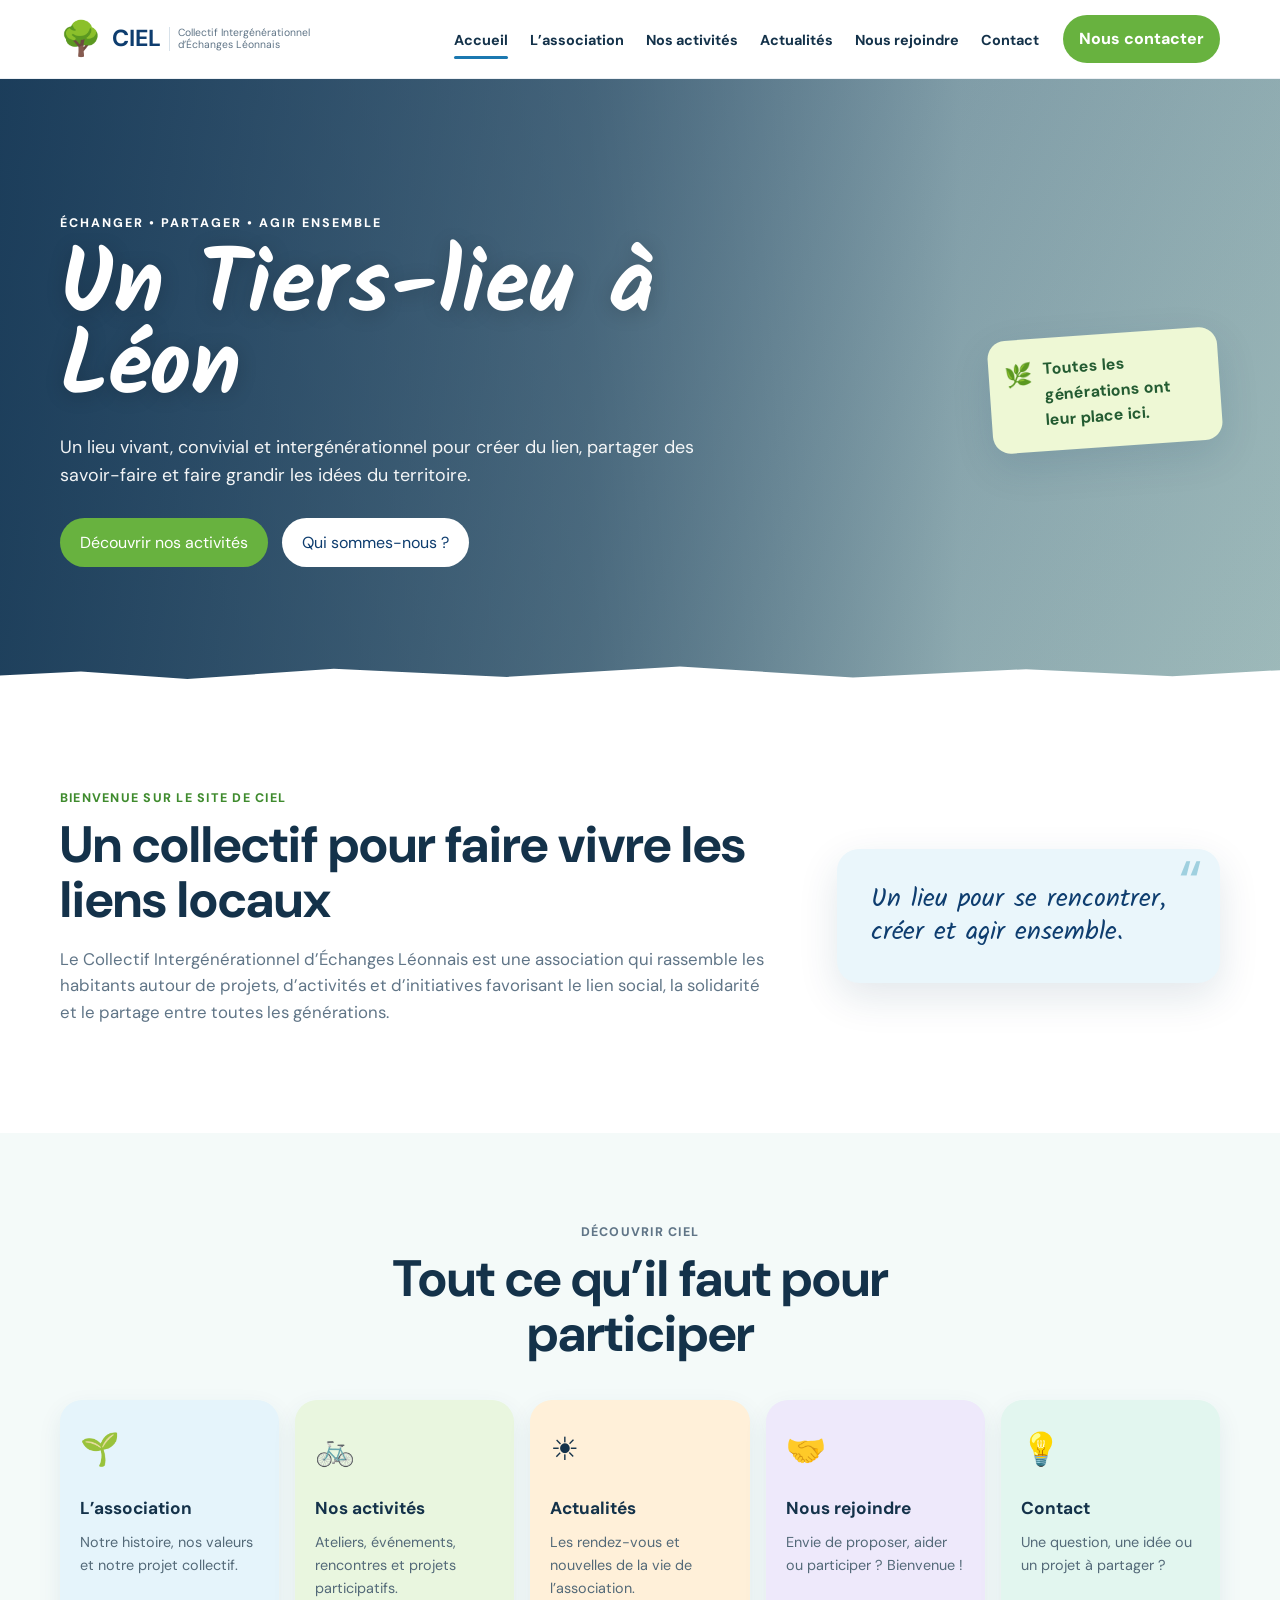
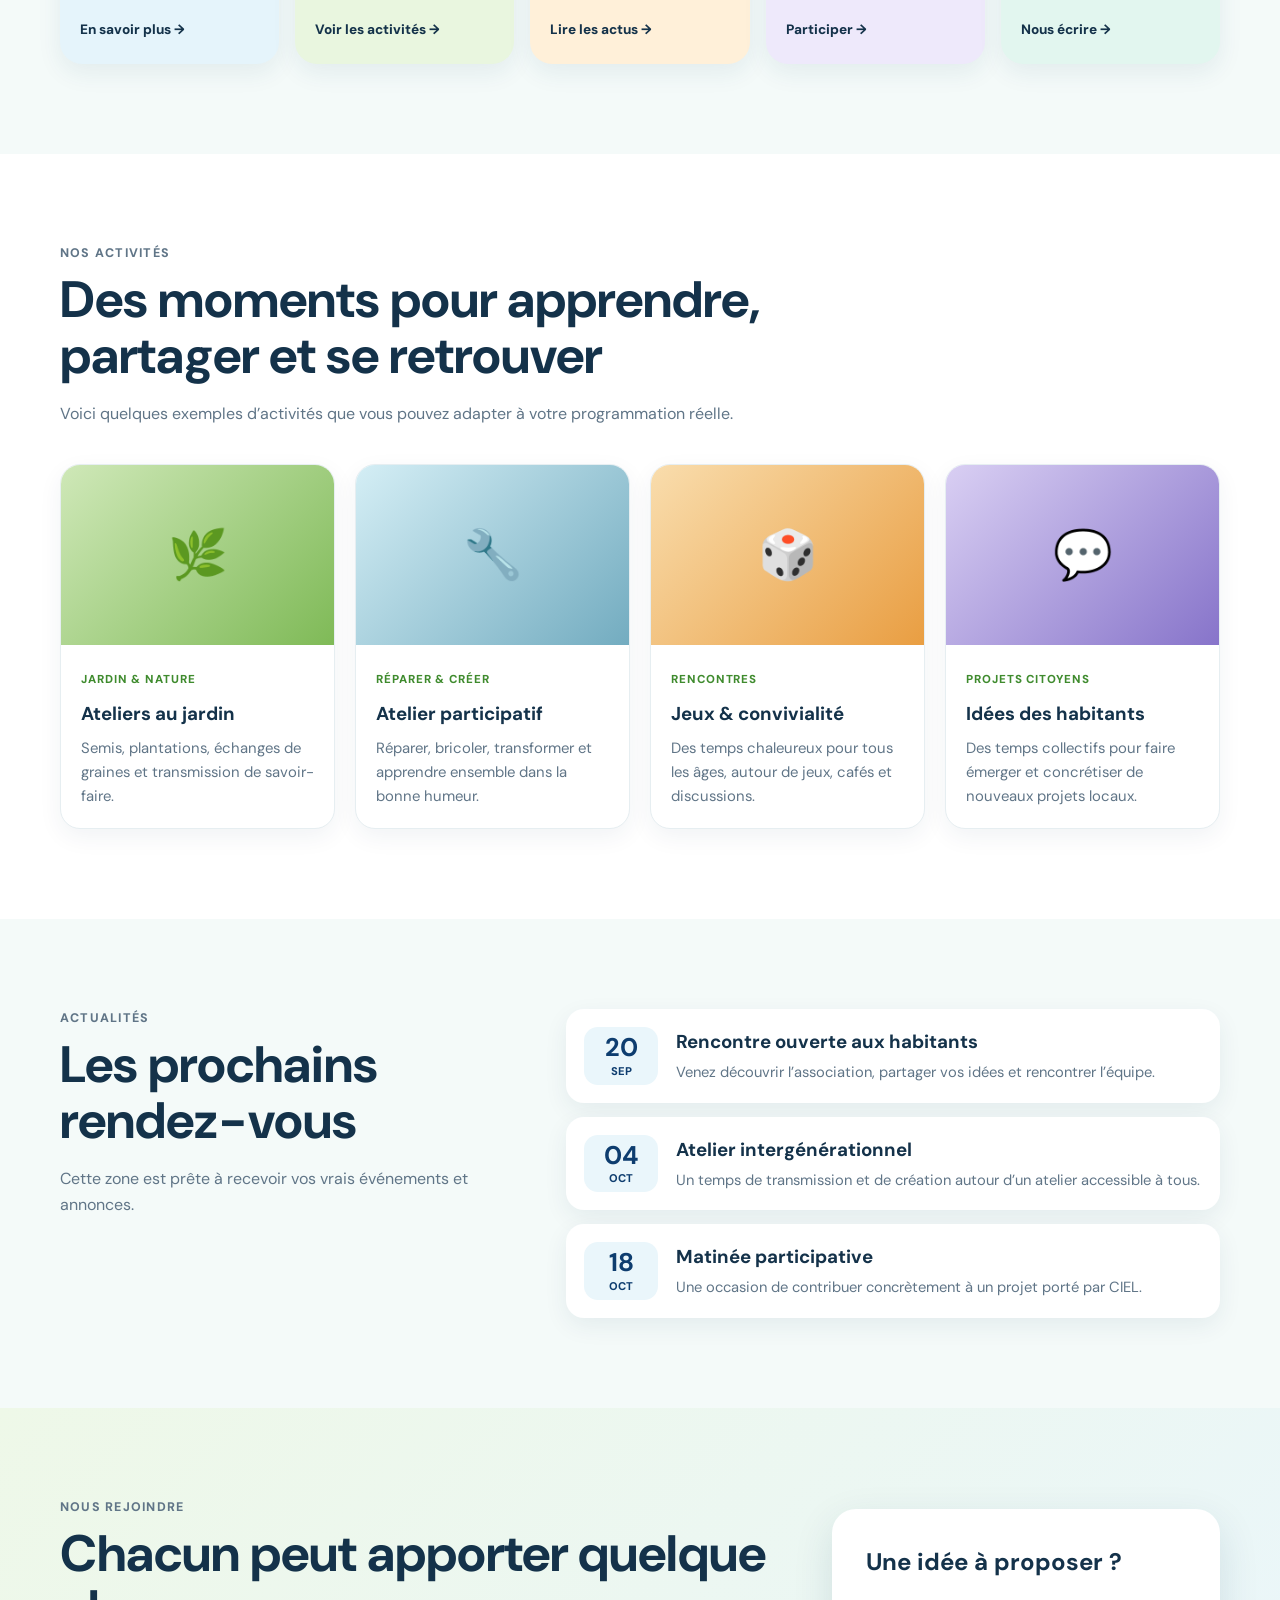
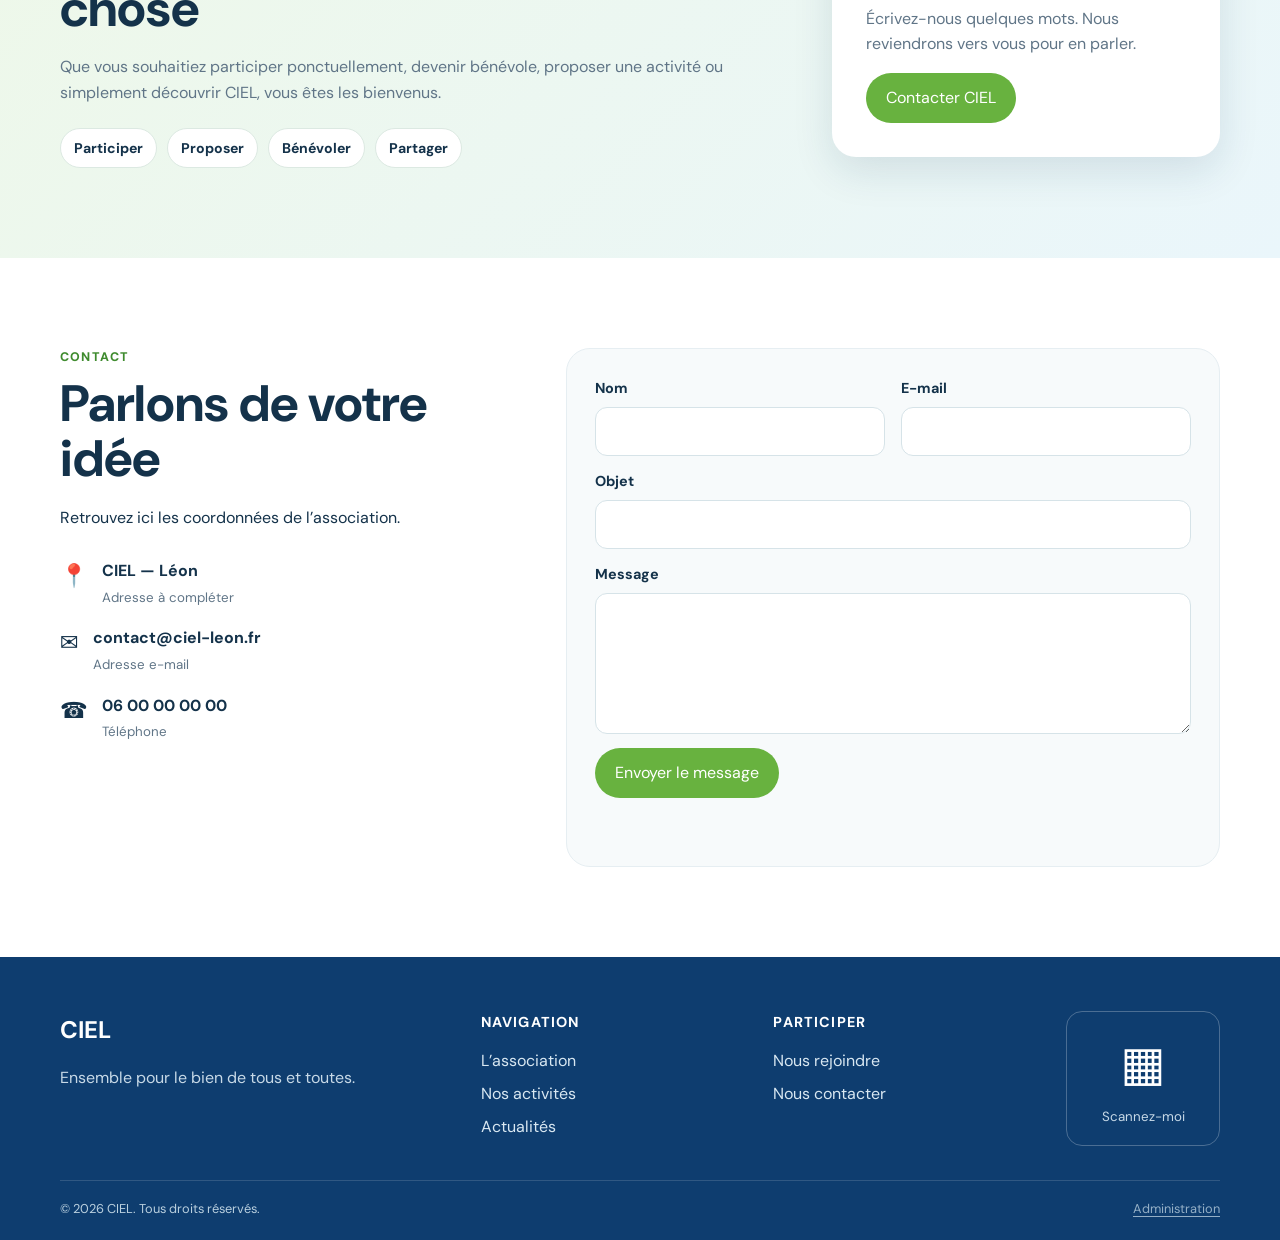
==== index.html @ 67a489f2 "Add files via upload" ====
<!doctype html>
<html lang="fr">
<head>
  <meta charset="utf-8" />
  <meta name="viewport" content="width=device-width, initial-scale=1" />
  <meta name="description" content="CIEL — Collectif Intergénérationnel d'Échanges Léonnais. Un tiers-lieu à Léon pour échanger, partager et agir ensemble." />
  <title>CIEL — Un tiers-lieu à Léon</title>
  <link rel="preconnect" href="https://fonts.googleapis.com">
  <link rel="preconnect" href="https://fonts.gstatic.com" crossorigin>
  <link href="https://fonts.googleapis.com/css2?family=DM+Sans:wght@400;500;600;700&family=Kalam:wght@400;700&display=swap" rel="stylesheet">
  <link rel="stylesheet" href="styles.css" />
</head>
<body>
  <header class="site-header">
    <div class="container header-inner">
      <a class="brand" href="#accueil" aria-label="CIEL - Accueil">
        <span class="brand-mark" aria-hidden="true">🌳</span>
        <span class="brand-copy">
          <strong>CIEL</strong>
          <small>Collectif Intergénérationnel<br>d’Échanges Léonnais</small>
        </span>
      </a>

      <button class="menu-toggle" aria-expanded="false" aria-controls="main-nav" aria-label="Ouvrir le menu">
        <span></span><span></span><span></span>
      </button>

      <nav id="main-nav" class="main-nav" aria-label="Navigation principale">
        <a class="active" href="#accueil">Accueil</a>
        <a href="#association">L’association</a>
        <a href="#activites">Nos activités</a>
        <a href="#actualites">Actualités</a>
        <a href="#rejoindre">Nous rejoindre</a>
        <a href="#contact">Contact</a>
      </nav>

      <a class="join-btn" href="#rejoindre">Nous contacter</a>
    </div>
  </header>

  <main>
    <section id="accueil" class="hero">
      <div class="hero-overlay"></div>
      <div class="container hero-content">
        <div class="hero-copy">
          <p class="eyebrow" data-content="hero.eyebrow">ÉCHANGER • PARTAGER • AGIR ENSEMBLE</p>
          <h1 data-content="hero.title">Un Tiers-lieu à Léon</h1>
          <p class="hero-lead" data-content="hero.lead">Un lieu vivant, convivial et intergénérationnel pour créer du lien, partager des savoir-faire et faire grandir les idées du territoire.</p>
          <div class="hero-actions">
            <a class="btn btn-primary" href="#activites">Découvrir nos activités</a>
            <a class="btn btn-light" href="#association">Qui sommes-nous ?</a>
          </div>
        </div>
        <aside class="hero-note" aria-label="Message de bienvenue">
          <span>🌿</span>
          <strong data-content="hero.note">Toutes les générations ont leur place ici.</strong>
        </aside>
      </div>
      <div class="wave" aria-hidden="true"></div>
    </section>

    <section id="association" class="intro section">
      <div class="container intro-grid">
        <div>
          <p class="section-kicker">Bienvenue sur le site de CIEL</p>
          <h2 data-content="association.title">Un collectif pour faire vivre les liens locaux</h2>
          <p data-content="association.text">Le Collectif Intergénérationnel d’Échanges Léonnais est une association qui rassemble les habitants autour de projets, d’activités et d’initiatives favorisant le lien social, la solidarité et le partage entre toutes les générations.</p>
        </div>
        <blockquote>
          <span class="quote-mark">“</span>
          <p data-content="association.quote">Un lieu pour se rencontrer, créer et agir ensemble.</p>
        </blockquote>
      </div>
    </section>

    <section class="section section-soft" aria-labelledby="discover-title">
      <div class="container">
        <div class="section-heading centered">
          <p class="section-kicker">Découvrir CIEL</p>
          <h2 id="discover-title">Tout ce qu’il faut pour participer</h2>
        </div>

        <div class="feature-grid">
          <a class="feature-card c-blue" href="#association">
            <span class="feature-icon">🌱</span>
            <h3>L’association</h3>
            <p>Notre histoire, nos valeurs et notre projet collectif.</p>
            <span class="card-link">En savoir plus →</span>
          </a>
          <a class="feature-card c-green" href="#activites">
            <span class="feature-icon">🚲</span>
            <h3>Nos activités</h3>
            <p>Ateliers, événements, rencontres et projets participatifs.</p>
            <span class="card-link">Voir les activités →</span>
          </a>
          <a class="feature-card c-orange" href="#actualites">
            <span class="feature-icon">☀️</span>
            <h3>Actualités</h3>
            <p>Les rendez-vous et nouvelles de la vie de l’association.</p>
            <span class="card-link">Lire les actus →</span>
          </a>
          <a class="feature-card c-purple" href="#rejoindre">
            <span class="feature-icon">🤝</span>
            <h3>Nous rejoindre</h3>
            <p>Envie de proposer, aider ou participer ? Bienvenue !</p>
            <span class="card-link">Participer →</span>
          </a>
          <a class="feature-card c-mint" href="#contact">
            <span class="feature-icon">💡</span>
            <h3>Contact</h3>
            <p>Une question, une idée ou un projet à partager ?</p>
            <span class="card-link">Nous écrire →</span>
          </a>
        </div>
      </div>
    </section>

    <section id="activites" class="section activities">
      <div class="container">
        <div class="section-heading">
          <p class="section-kicker">Nos activités</p>
          <h2>Des moments pour apprendre, partager et se retrouver</h2>
          <p>Voici quelques exemples d’activités que vous pouvez adapter à votre programmation réelle.</p>
        </div>

        <div class="activity-grid">
          <article class="activity-card">
            <div class="activity-visual visual-1"><span>🌿</span></div>
            <div class="activity-body"><span class="tag">Jardin & nature</span><h3>Ateliers au jardin</h3><p>Semis, plantations, échanges de graines et transmission de savoir-faire.</p></div>
          </article>
          <article class="activity-card">
            <div class="activity-visual visual-2"><span>🔧</span></div>
            <div class="activity-body"><span class="tag">Réparer & créer</span><h3>Atelier participatif</h3><p>Réparer, bricoler, transformer et apprendre ensemble dans la bonne humeur.</p></div>
          </article>
          <article class="activity-card">
            <div class="activity-visual visual-3"><span>🎲</span></div>
            <div class="activity-body"><span class="tag">Rencontres</span><h3>Jeux & convivialité</h3><p>Des temps chaleureux pour tous les âges, autour de jeux, cafés et discussions.</p></div>
          </article>
          <article class="activity-card">
            <div class="activity-visual visual-4"><span>💬</span></div>
            <div class="activity-body"><span class="tag">Projets citoyens</span><h3>Idées des habitants</h3><p>Des temps collectifs pour faire émerger et concrétiser de nouveaux projets locaux.</p></div>
          </article>
        </div>
      </div>
    </section>

    <section id="actualites" class="section section-soft">
      <div class="container news-layout">
        <div class="section-heading">
          <p class="section-kicker">Actualités</p>
          <h2>Les prochains rendez-vous</h2>
          <p>Cette zone est prête à recevoir vos vrais événements et annonces.</p>
        </div>
        <div class="news-list">
          <article class="news-item"><time datetime="2026-09-20"><b>20</b> SEP</time><div><h3>Rencontre ouverte aux habitants</h3><p>Venez découvrir l’association, partager vos idées et rencontrer l’équipe.</p></div></article>
          <article class="news-item"><time datetime="2026-10-04"><b>04</b> OCT</time><div><h3>Atelier intergénérationnel</h3><p>Un temps de transmission et de création autour d’un atelier accessible à tous.</p></div></article>
          <article class="news-item"><time datetime="2026-10-18"><b>18</b> OCT</time><div><h3>Matinée participative</h3><p>Une occasion de contribuer concrètement à un projet porté par CIEL.</p></div></article>
        </div>
      </div>
    </section>

    <section id="rejoindre" class="section join-section">
      <div class="container join-grid">
        <div>
          <p class="section-kicker">Nous rejoindre</p>
          <h2>Chacun peut apporter quelque chose</h2>
          <p>Que vous souhaitiez participer ponctuellement, devenir bénévole, proposer une activité ou simplement découvrir CIEL, vous êtes les bienvenus.</p>
          <div class="pill-row"><span>Participer</span><span>Proposer</span><span>Bénévoler</span><span>Partager</span></div>
        </div>
        <div class="join-card">
          <h3>Une idée à proposer ?</h3>
          <p>Écrivez-nous quelques mots. Nous reviendrons vers vous pour en parler.</p>
          <a class="btn btn-primary" href="#contact">Contacter CIEL</a>
        </div>
      </div>
    </section>

    <section id="contact" class="section contact-section">
      <div class="container contact-grid">
        <div>
          <p class="section-kicker">Contact</p>
          <h2>Parlons de votre idée</h2>
          <p>Retrouvez ici les coordonnées de l’association.</p>
          <ul class="contact-list">
            <li><span>📍</span><div><strong data-content="contact.name">CIEL — Léon</strong><br><small data-content="contact.address">Adresse à compléter</small></div></li>
            <li><span>✉️</span><div><strong data-content="contact.email">contact@ciel-leon.fr</strong><br><small>Adresse e-mail</small></div></li>
            <li><span>☎️</span><div><strong data-content="contact.phone">06 00 00 00 00</strong><br><small>Téléphone</small></div></li>
          </ul>
        </div>

        <form class="contact-form" id="contact-form">
          <div class="field-row">
            <label>Nom<input type="text" name="name" autocomplete="name" required></label>
            <label>E-mail<input type="email" name="email" autocomplete="email" required></label>
          </div>
          <label>Objet<input type="text" name="subject" required></label>
          <label>Message<textarea name="message" rows="5" required></textarea></label>
          <button class="btn btn-primary" type="submit">Envoyer le message</button>
          <p class="form-status" role="status" aria-live="polite"></p>
        </form>
      </div>
    </section>
  </main>

  <footer class="site-footer">
    <div class="container footer-grid">
      <div><strong>CIEL</strong><p>Ensemble pour le bien de tous et toutes.</p></div>
      <div><h3>Navigation</h3><a href="#association">L’association</a><a href="#activites">Nos activités</a><a href="#actualites">Actualités</a></div>
      <div><h3>Participer</h3><a href="#rejoindre">Nous rejoindre</a><a href="#contact">Nous contacter</a></div>
      <div class="footer-qr" aria-label="QR code décoratif"><span>▦</span><small>Scannez-moi</small></div>
    </div>
    <div class="container footer-bottom"><span>© <span id="year"></span> CIEL. Tous droits réservés.</span><span><a href="/admin/" class="admin-link">Administration</a></span></div>
  </footer>

  <script src="script.js"></script>
</body>
</html>
---- styles.css ----
:root{
  --navy:#0e3d6f;
  --blue:#1b78b0;
  --sky:#eaf7fb;
  --green:#68b23f;
  --green-dark:#3f8b2e;
  --mint:#dff3df;
  --orange:#ef9f35;
  --purple:#7862bf;
  --ink:#14324a;
  --muted:#607587;
  --cream:#fbfcf7;
  --white:#fff;
  --shadow:0 14px 40px rgba(18,58,89,.12);
  --radius:24px;
}
*{box-sizing:border-box}
html{scroll-behavior:smooth}
body{margin:0;font-family:"DM Sans",system-ui,-apple-system,BlinkMacSystemFont,"Segoe UI",sans-serif;color:var(--ink);background:#fff;line-height:1.6}
a{color:inherit;text-decoration:none}img{max-width:100%;display:block}.container{width:min(1160px,calc(100% - 40px));margin-inline:auto}.section{padding:90px 0}.section-soft{background:#f4faf9}.section-kicker{margin:0 0 8px;color:var(--green-dark);font-weight:800;text-transform:uppercase;letter-spacing:.1em;font-size:.78rem}.section-heading{max-width:720px;margin-bottom:38px}.section-heading.centered{text-align:center;margin-inline:auto}.section-heading h2,.intro h2,.join-section h2,.contact-section h2{font-size:clamp(2rem,4vw,3.4rem);line-height:1.08;margin:0 0 18px}.section-heading p{color:var(--muted)}
.site-header{position:sticky;top:0;z-index:50;background:rgba(255,255,255,.94);backdrop-filter:blur(14px);border-bottom:1px solid rgba(14,61,111,.08)}.header-inner{min-height:78px;display:flex;align-items:center;gap:24px}.brand{display:flex;align-items:center;gap:10px;margin-right:auto}.brand-mark{font-size:2.1rem}.brand-copy{display:flex;align-items:flex-start;gap:8px}.brand-copy strong{font-size:1.45rem;line-height:1;color:var(--navy)}.brand-copy small{font-size:.65rem;line-height:1.15;color:var(--muted);border-left:1px solid #d8e2ea;padding-left:8px}.main-nav{display:flex;align-items:center;gap:22px;font-size:.9rem;font-weight:700}.main-nav a{padding:28px 0 24px;position:relative}.main-nav a::after{content:"";position:absolute;left:0;right:0;bottom:18px;height:3px;border-radius:99px;background:var(--blue);transform:scaleX(0);transition:.2s}.main-nav a:hover::after,.main-nav a.active::after{transform:scaleX(1)}.join-btn{background:var(--green);color:#fff;font-weight:800;padding:11px 16px;border-radius:999px;white-space:nowrap}.menu-toggle{display:none;border:0;background:none;padding:8px}.menu-toggle span{display:block;width:24px;height:2px;background:var(--navy);margin:5px 0}
.hero{position:relative;min-height:620px;display:grid;align-items:center;overflow:hidden;background:linear-gradient(115deg,rgba(11,54,94,.68),rgba(18,98,89,.34)),url('assets/maquette-ciel.png') center 22% / cover no-repeat}.hero::before{content:"";position:absolute;inset:0;background:linear-gradient(90deg,rgba(10,45,75,.78) 0%,rgba(10,45,75,.48) 46%,rgba(10,45,75,.10) 75%)}.hero-content{position:relative;z-index:2;display:grid;grid-template-columns:minmax(0,700px) 1fr;align-items:center;gap:60px;padding-block:100px 120px}.hero-copy{color:#fff}.eyebrow{font-weight:800;letter-spacing:.16em;font-size:.78rem;margin:0 0 14px}.hero h1{font-family:"Kalam",cursive;font-size:clamp(3.2rem,7vw,6.2rem);line-height:.92;margin:0 0 20px;text-shadow:0 3px 20px rgba(0,0,0,.18)}.hero-lead{max-width:650px;font-size:1.12rem;color:rgba(255,255,255,.94)}.hero-actions{display:flex;flex-wrap:wrap;gap:14px;margin-top:28px}.btn{display:inline-flex;align-items:center;justify-content:center;min-height:48px;padding:12px 20px;border-radius:999px;font-weight:800;border:0;cursor:pointer;font:inherit}.btn-primary{background:var(--green);color:#fff}.btn-primary:hover{background:var(--green-dark)}.btn-light{background:#fff;color:var(--navy)}.hero-note{justify-self:end;max-width:230px;background:#eef8d5;color:#245c32;padding:18px 18px 18px 16px;border-radius:18px;transform:rotate(-4deg);box-shadow:var(--shadow);display:flex;gap:10px;align-items:flex-start}.hero-note span{font-size:1.4rem}.wave{position:absolute;left:-2%;right:-2%;bottom:-1px;height:55px;background:#fff;clip-path:polygon(0 58%,8% 48%,16% 62%,27% 43%,40% 58%,53% 39%,66% 59%,79% 44%,90% 57%,100% 43%,100% 100%,0 100%)}
.intro-grid{display:grid;grid-template-columns:1.5fr .8fr;gap:60px;align-items:center}.intro-grid>div>p:last-child{color:var(--muted);font-size:1.05rem}.intro blockquote{margin:0;background:#eaf6fb;border-radius:22px;padding:34px;position:relative;color:var(--navy);box-shadow:var(--shadow)}.intro blockquote p{font-family:"Kalam",cursive;font-size:1.65rem;line-height:1.25;margin:0}.quote-mark{position:absolute;top:4px;right:18px;font-size:4rem;color:#9fd0df;line-height:1}
.feature-grid{display:grid;grid-template-columns:repeat(5,1fr);gap:16px}.feature-card{min-height:250px;border-radius:22px;padding:24px 20px;display:flex;flex-direction:column;box-shadow:0 9px 24px rgba(26,72,101,.08);transition:transform .2s,box-shadow .2s}.feature-card:hover{transform:translateY(-5px);box-shadow:var(--shadow)}.feature-icon{font-size:2rem;margin-bottom:20px}.feature-card h3{margin:0 0 9px;font-size:1.08rem}.feature-card p{margin:0 0 auto;color:#536978;font-size:.9rem}.card-link{margin-top:18px;font-weight:800;font-size:.85rem}.c-blue{background:#e5f4fb}.c-green{background:#e9f6df}.c-orange{background:#fff0d9}.c-purple{background:#eee9fb}.c-mint{background:#e2f6ef}
.activity-grid{display:grid;grid-template-columns:repeat(4,1fr);gap:20px}.activity-card{background:#fff;border:1px solid #e6eef1;border-radius:20px;overflow:hidden;box-shadow:0 8px 24px rgba(18,58,89,.06)}.activity-visual{height:180px;display:grid;place-items:center;font-size:3rem}.visual-1{background:linear-gradient(135deg,#cfe8b8,#7fba57)}.visual-2{background:linear-gradient(135deg,#d4eef5,#73acc0)}.visual-3{background:linear-gradient(135deg,#f9ddad,#e99e42)}.visual-4{background:linear-gradient(135deg,#d9cff3,#8774ca)}.activity-body{padding:20px}.activity-body h3{margin:8px 0}.activity-body p{margin:0;color:var(--muted);font-size:.93rem}.tag{font-size:.72rem;font-weight:800;text-transform:uppercase;letter-spacing:.08em;color:var(--green-dark)}
.news-layout{display:grid;grid-template-columns:.8fr 1.2fr;gap:70px}.news-list{display:grid;gap:14px}.news-item{display:grid;grid-template-columns:74px 1fr;gap:18px;background:#fff;border-radius:18px;padding:18px;box-shadow:0 8px 24px rgba(18,58,89,.07)}.news-item time{display:grid;place-items:center;align-content:center;background:#eaf6fb;border-radius:14px;color:var(--navy);font-size:.7rem;font-weight:800;line-height:1}.news-item time b{font-size:1.6rem;margin-bottom:5px}.news-item h3{margin:0 0 4px}.news-item p{margin:0;color:var(--muted);font-size:.92rem}
.join-section{background:linear-gradient(135deg,#eef8e8,#eaf6fb)}.join-grid{display:grid;grid-template-columns:1.3fr .7fr;gap:50px;align-items:center}.join-grid>div>p{color:var(--muted)}.pill-row{display:flex;flex-wrap:wrap;gap:10px;margin-top:22px}.pill-row span{background:#fff;border:1px solid #dce9e2;border-radius:999px;padding:8px 13px;font-weight:700;font-size:.88rem}.join-card{background:#fff;padding:34px;border-radius:24px;box-shadow:var(--shadow)}.join-card h3{margin-top:0;font-size:1.5rem}.join-card p{color:var(--muted)}
.contact-grid{display:grid;grid-template-columns:.8fr 1.2fr;gap:70px}.contact-list{list-style:none;padding:0;margin:28px 0 0;display:grid;gap:16px}.contact-list li{display:flex;gap:14px;align-items:flex-start}.contact-list li>span{font-size:1.4rem}.contact-list small{color:var(--muted)}.contact-form{background:#f7fafb;border:1px solid #e6eef2;border-radius:24px;padding:28px}.field-row{display:grid;grid-template-columns:1fr 1fr;gap:16px}.contact-form label{display:grid;gap:7px;font-weight:700;font-size:.9rem;margin-bottom:14px}.contact-form input,.contact-form textarea{width:100%;border:1px solid #d6e3e8;border-radius:12px;padding:12px 13px;font:inherit;background:#fff;outline:none}.contact-form input:focus,.contact-form textarea:focus{border-color:#73b7d2;box-shadow:0 0 0 3px rgba(115,183,210,.16)}.form-status{min-height:24px;color:var(--green-dark);font-weight:700;margin-bottom:0}
.site-footer{background:var(--navy);color:#fff;padding:54px 0 20px}.footer-grid{display:grid;grid-template-columns:1.5fr 1fr 1fr .6fr;gap:36px}.footer-grid strong{font-size:1.5rem}.footer-grid p{color:#c7d9e7}.footer-grid h3{font-size:.9rem;text-transform:uppercase;letter-spacing:.08em;margin-top:0}.footer-grid a{display:block;color:#d9e8f2;margin:7px 0}.footer-qr{text-align:center;border:1px solid rgba(255,255,255,.25);border-radius:16px;padding:14px}.footer-qr span{display:block;font-size:3rem}.footer-qr small{color:#c7d9e7}.footer-bottom{border-top:1px solid rgba(255,255,255,.14);margin-top:34px;padding-top:18px;display:flex;justify-content:space-between;gap:20px;color:#bad0df;font-size:.8rem}
@media (max-width:1050px){.main-nav{position:absolute;top:78px;left:20px;right:20px;background:#fff;border-radius:18px;box-shadow:var(--shadow);padding:12px;display:none;flex-direction:column;align-items:stretch;gap:0}.main-nav.open{display:flex}.main-nav a{padding:12px 14px}.main-nav a::after{display:none}.menu-toggle{display:block}.join-btn{display:none}.feature-grid{grid-template-columns:repeat(3,1fr)}.activity-grid{grid-template-columns:repeat(2,1fr)}.hero-content{grid-template-columns:1fr}.hero-note{justify-self:start}.news-layout,.contact-grid{grid-template-columns:1fr}.intro-grid,.join-grid{grid-template-columns:1fr}.footer-grid{grid-template-columns:repeat(2,1fr)}}
@media (max-width:700px){.container{width:min(100% - 28px,1160px)}.section{padding:70px 0}.brand-copy small{display:none}.hero{min-height:650px;background-position:58% center}.hero-content{padding-top:90px}.hero h1{font-size:3.5rem}.hero-note{display:none}.feature-grid{grid-template-columns:1fr}.activity-grid{grid-template-columns:1fr}.field-row{grid-template-columns:1fr}.footer-grid{grid-template-columns:1fr}.footer-bottom{flex-direction:column}.news-item{grid-template-columns:64px 1fr}}

.admin-link { color: inherit; opacity: .78; text-decoration: underline; text-underline-offset: 3px; }
.admin-link:hover { opacity: 1; }
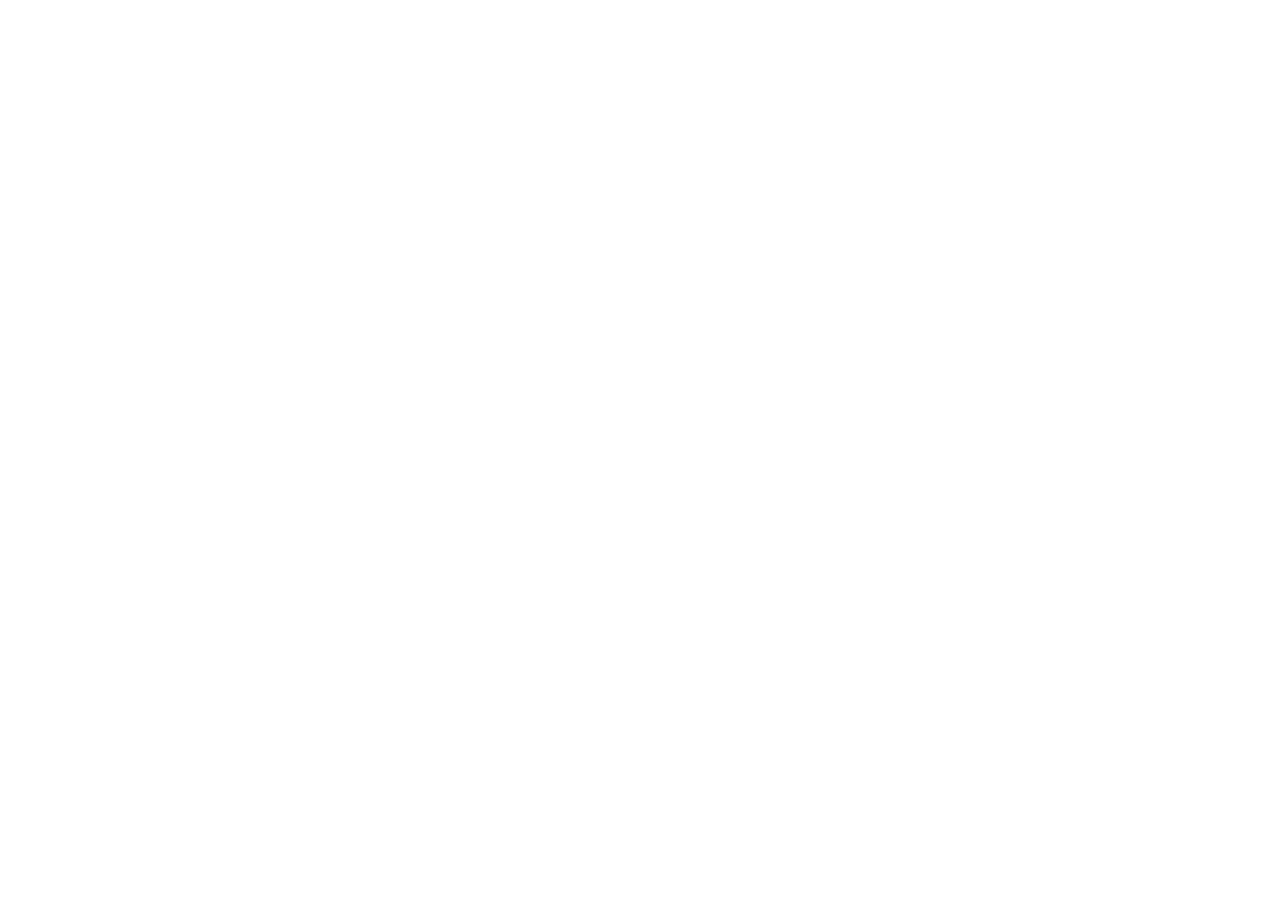
==== commit e92c26f4: "Add files via upload" ====
--- a/index.html
+++ b/index.html
@@ -3,215 +3,10 @@
 <head>
   <meta charset="utf-8" />
   <meta name="viewport" content="width=device-width, initial-scale=1" />
-  <meta name="description" content="CIEL — Collectif Intergénérationnel d'Échanges Léonnais. Un tiers-lieu à Léon pour échanger, partager et agir ensemble." />
-  <title>CIEL — Un tiers-lieu à Léon</title>
-  <link rel="preconnect" href="https://fonts.googleapis.com">
-  <link rel="preconnect" href="https://fonts.gstatic.com" crossorigin>
-  <link href="https://fonts.googleapis.com/css2?family=DM+Sans:wght@400;500;600;700&family=Kalam:wght@400;700&display=swap" rel="stylesheet">
-  <link rel="stylesheet" href="styles.css" />
+  <meta name="robots" content="noindex" />
+  <title>Administration CIEL</title>
 </head>
 <body>
-  <header class="site-header">
-    <div class="container header-inner">
-      <a class="brand" href="#accueil" aria-label="CIEL - Accueil">
-        <span class="brand-mark" aria-hidden="true">🌳</span>
-        <span class="brand-copy">
-          <strong>CIEL</strong>
-          <small>Collectif Intergénérationnel<br>d’Échanges Léonnais</small>
-        </span>
-      </a>
-
-      <button class="menu-toggle" aria-expanded="false" aria-controls="main-nav" aria-label="Ouvrir le menu">
-        <span></span><span></span><span></span>
-      </button>
-
-      <nav id="main-nav" class="main-nav" aria-label="Navigation principale">
-        <a class="active" href="#accueil">Accueil</a>
-        <a href="#association">L’association</a>
-        <a href="#activites">Nos activités</a>
-        <a href="#actualites">Actualités</a>
-        <a href="#rejoindre">Nous rejoindre</a>
-        <a href="#contact">Contact</a>
-      </nav>
-
-      <a class="join-btn" href="#rejoindre">Nous contacter</a>
-    </div>
-  </header>
-
-  <main>
-    <section id="accueil" class="hero">
-      <div class="hero-overlay"></div>
-      <div class="container hero-content">
-        <div class="hero-copy">
-          <p class="eyebrow" data-content="hero.eyebrow">ÉCHANGER • PARTAGER • AGIR ENSEMBLE</p>
-          <h1 data-content="hero.title">Un Tiers-lieu à Léon</h1>
-          <p class="hero-lead" data-content="hero.lead">Un lieu vivant, convivial et intergénérationnel pour créer du lien, partager des savoir-faire et faire grandir les idées du territoire.</p>
-          <div class="hero-actions">
-            <a class="btn btn-primary" href="#activites">Découvrir nos activités</a>
-            <a class="btn btn-light" href="#association">Qui sommes-nous ?</a>
-          </div>
-        </div>
-        <aside class="hero-note" aria-label="Message de bienvenue">
-          <span>🌿</span>
-          <strong data-content="hero.note">Toutes les générations ont leur place ici.</strong>
-        </aside>
-      </div>
-      <div class="wave" aria-hidden="true"></div>
-    </section>
-
-    <section id="association" class="intro section">
-      <div class="container intro-grid">
-        <div>
-          <p class="section-kicker">Bienvenue sur le site de CIEL</p>
-          <h2 data-content="association.title">Un collectif pour faire vivre les liens locaux</h2>
-          <p data-content="association.text">Le Collectif Intergénérationnel d’Échanges Léonnais est une association qui rassemble les habitants autour de projets, d’activités et d’initiatives favorisant le lien social, la solidarité et le partage entre toutes les générations.</p>
-        </div>
-        <blockquote>
-          <span class="quote-mark">“</span>
-          <p data-content="association.quote">Un lieu pour se rencontrer, créer et agir ensemble.</p>
-        </blockquote>
-      </div>
-    </section>
-
-    <section class="section section-soft" aria-labelledby="discover-title">
-      <div class="container">
-        <div class="section-heading centered">
-          <p class="section-kicker">Découvrir CIEL</p>
-          <h2 id="discover-title">Tout ce qu’il faut pour participer</h2>
-        </div>
-
-        <div class="feature-grid">
-          <a class="feature-card c-blue" href="#association">
-            <span class="feature-icon">🌱</span>
-            <h3>L’association</h3>
-            <p>Notre histoire, nos valeurs et notre projet collectif.</p>
-            <span class="card-link">En savoir plus →</span>
-          </a>
-          <a class="feature-card c-green" href="#activites">
-            <span class="feature-icon">🚲</span>
-            <h3>Nos activités</h3>
-            <p>Ateliers, événements, rencontres et projets participatifs.</p>
-            <span class="card-link">Voir les activités →</span>
-          </a>
-          <a class="feature-card c-orange" href="#actualites">
-            <span class="feature-icon">☀️</span>
-            <h3>Actualités</h3>
-            <p>Les rendez-vous et nouvelles de la vie de l’association.</p>
-            <span class="card-link">Lire les actus →</span>
-          </a>
-          <a class="feature-card c-purple" href="#rejoindre">
-            <span class="feature-icon">🤝</span>
-            <h3>Nous rejoindre</h3>
-            <p>Envie de proposer, aider ou participer ? Bienvenue !</p>
-            <span class="card-link">Participer →</span>
-          </a>
-          <a class="feature-card c-mint" href="#contact">
-            <span class="feature-icon">💡</span>
-            <h3>Contact</h3>
-            <p>Une question, une idée ou un projet à partager ?</p>
-            <span class="card-link">Nous écrire →</span>
-          </a>
-        </div>
-      </div>
-    </section>
-
-    <section id="activites" class="section activities">
-      <div class="container">
-        <div class="section-heading">
-          <p class="section-kicker">Nos activités</p>
-          <h2>Des moments pour apprendre, partager et se retrouver</h2>
-          <p>Voici quelques exemples d’activités que vous pouvez adapter à votre programmation réelle.</p>
-        </div>
-
-        <div class="activity-grid">
-          <article class="activity-card">
-            <div class="activity-visual visual-1"><span>🌿</span></div>
-            <div class="activity-body"><span class="tag">Jardin & nature</span><h3>Ateliers au jardin</h3><p>Semis, plantations, échanges de graines et transmission de savoir-faire.</p></div>
-          </article>
-          <article class="activity-card">
-            <div class="activity-visual visual-2"><span>🔧</span></div>
-            <div class="activity-body"><span class="tag">Réparer & créer</span><h3>Atelier participatif</h3><p>Réparer, bricoler, transformer et apprendre ensemble dans la bonne humeur.</p></div>
-          </article>
-          <article class="activity-card">
-            <div class="activity-visual visual-3"><span>🎲</span></div>
-            <div class="activity-body"><span class="tag">Rencontres</span><h3>Jeux & convivialité</h3><p>Des temps chaleureux pour tous les âges, autour de jeux, cafés et discussions.</p></div>
-          </article>
-          <article class="activity-card">
-            <div class="activity-visual visual-4"><span>💬</span></div>
-            <div class="activity-body"><span class="tag">Projets citoyens</span><h3>Idées des habitants</h3><p>Des temps collectifs pour faire émerger et concrétiser de nouveaux projets locaux.</p></div>
-          </article>
-        </div>
-      </div>
-    </section>
-
-    <section id="actualites" class="section section-soft">
-      <div class="container news-layout">
-        <div class="section-heading">
-          <p class="section-kicker">Actualités</p>
-          <h2>Les prochains rendez-vous</h2>
-          <p>Cette zone est prête à recevoir vos vrais événements et annonces.</p>
-        </div>
-        <div class="news-list">
-          <article class="news-item"><time datetime="2026-09-20"><b>20</b> SEP</time><div><h3>Rencontre ouverte aux habitants</h3><p>Venez découvrir l’association, partager vos idées et rencontrer l’équipe.</p></div></article>
-          <article class="news-item"><time datetime="2026-10-04"><b>04</b> OCT</time><div><h3>Atelier intergénérationnel</h3><p>Un temps de transmission et de création autour d’un atelier accessible à tous.</p></div></article>
-          <article class="news-item"><time datetime="2026-10-18"><b>18</b> OCT</time><div><h3>Matinée participative</h3><p>Une occasion de contribuer concrètement à un projet porté par CIEL.</p></div></article>
-        </div>
-      </div>
-    </section>
-
-    <section id="rejoindre" class="section join-section">
-      <div class="container join-grid">
-        <div>
-          <p class="section-kicker">Nous rejoindre</p>
-          <h2>Chacun peut apporter quelque chose</h2>
-          <p>Que vous souhaitiez participer ponctuellement, devenir bénévole, proposer une activité ou simplement découvrir CIEL, vous êtes les bienvenus.</p>
-          <div class="pill-row"><span>Participer</span><span>Proposer</span><span>Bénévoler</span><span>Partager</span></div>
-        </div>
-        <div class="join-card">
-          <h3>Une idée à proposer ?</h3>
-          <p>Écrivez-nous quelques mots. Nous reviendrons vers vous pour en parler.</p>
-          <a class="btn btn-primary" href="#contact">Contacter CIEL</a>
-        </div>
-      </div>
-    </section>
-
-    <section id="contact" class="section contact-section">
-      <div class="container contact-grid">
-        <div>
-          <p class="section-kicker">Contact</p>
-          <h2>Parlons de votre idée</h2>
-          <p>Retrouvez ici les coordonnées de l’association.</p>
-          <ul class="contact-list">
-            <li><span>📍</span><div><strong data-content="contact.name">CIEL — Léon</strong><br><small data-content="contact.address">Adresse à compléter</small></div></li>
-            <li><span>✉️</span><div><strong data-content="contact.email">contact@ciel-leon.fr</strong><br><small>Adresse e-mail</small></div></li>
-            <li><span>☎️</span><div><strong data-content="contact.phone">06 00 00 00 00</strong><br><small>Téléphone</small></div></li>
-          </ul>
-        </div>
-
-        <form class="contact-form" id="contact-form">
-          <div class="field-row">
-            <label>Nom<input type="text" name="name" autocomplete="name" required></label>
-            <label>E-mail<input type="email" name="email" autocomplete="email" required></label>
-          </div>
-          <label>Objet<input type="text" name="subject" required></label>
-          <label>Message<textarea name="message" rows="5" required></textarea></label>
-          <button class="btn btn-primary" type="submit">Envoyer le message</button>
-          <p class="form-status" role="status" aria-live="polite"></p>
-        </form>
-      </div>
-    </section>
-  </main>
-
-  <footer class="site-footer">
-    <div class="container footer-grid">
-      <div><strong>CIEL</strong><p>Ensemble pour le bien de tous et toutes.</p></div>
-      <div><h3>Navigation</h3><a href="#association">L’association</a><a href="#activites">Nos activités</a><a href="#actualites">Actualités</a></div>
-      <div><h3>Participer</h3><a href="#rejoindre">Nous rejoindre</a><a href="#contact">Nous contacter</a></div>
-      <div class="footer-qr" aria-label="QR code décoratif"><span>▦</span><small>Scannez-moi</small></div>
-    </div>
-    <div class="container footer-bottom"><span>© <span id="year"></span> CIEL. Tous droits réservés.</span><span><a href="/admin/" class="admin-link">Administration</a></span></div>
-  </footer>
-
-  <script src="script.js"></script>
+  <script src="https://unpkg.com/decap-cms@^3.0.0/dist/decap-cms.js"></script>
 </body>
 </html>
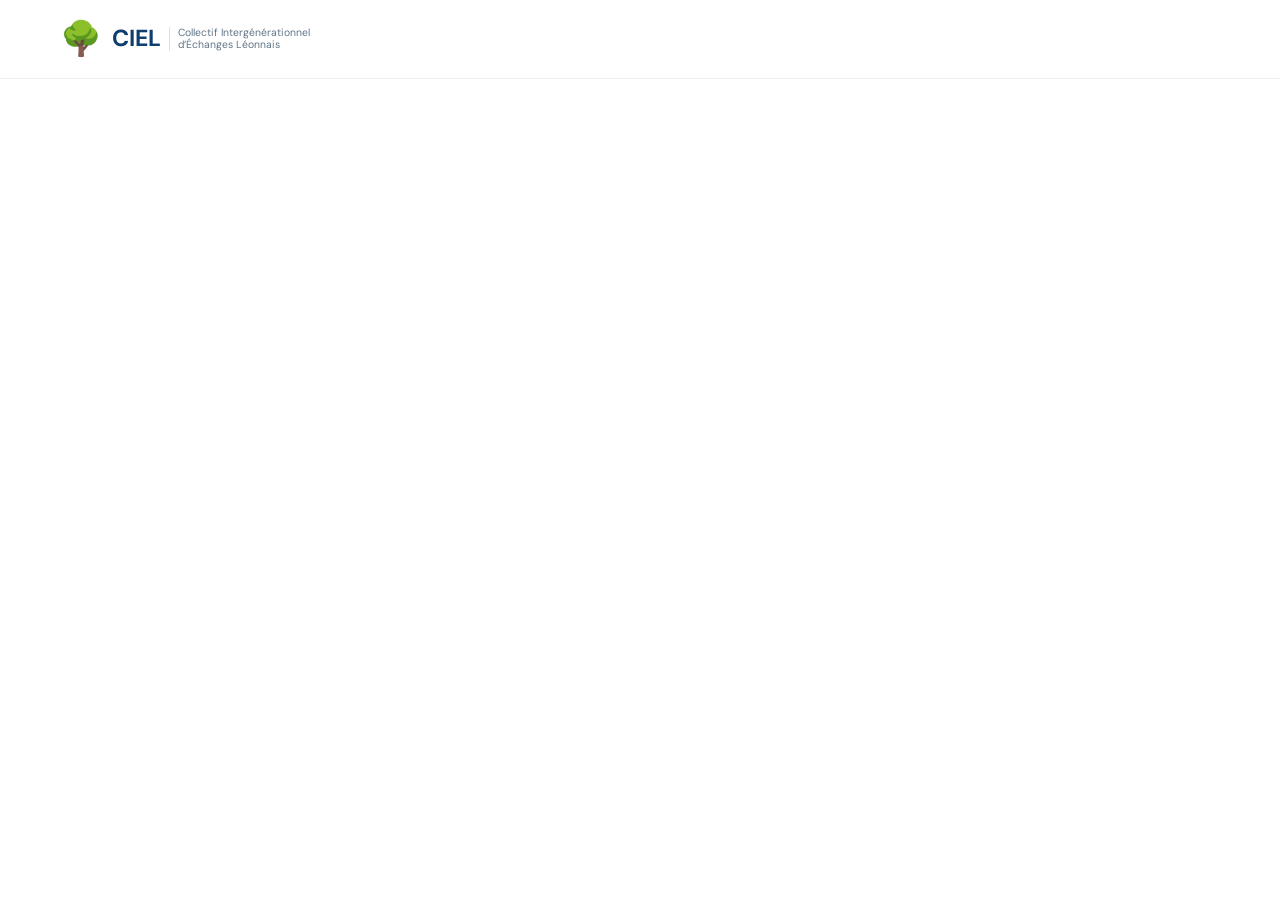
==== commit 804bafa6: "Enhance index.html with meta tags and header Added meta description and updated title for CIEL. Intr" ====
--- a/index.html
+++ b/index.html
@@ -3,10 +3,24 @@
 <head>
   <meta charset="utf-8" />
   <meta name="viewport" content="width=device-width, initial-scale=1" />
-  <meta name="robots" content="noindex" />
-  <title>Administration CIEL</title>
+  <meta name="description" content="CIEL — Collectif Intergénérationnel d'Échanges Léonnais. Un tiers-lieu à Léon pour échanger, partager et agir ensemble." />
+  <title>CIEL — Un tiers-lieu à Léon</title>
+  <link rel="preconnect" href="https://fonts.googleapis.com">
+  <link rel="preconnect" href="https://fonts.gstatic.com" crossorigin>
+  <link href="https://fonts.googleapis.com/css2?family=DM+Sans:wght@400;500;600;700&family=Kalam:wght@400;700&display=swap" rel="stylesheet">
+  <link rel="stylesheet" href="styles.css" />
 </head>
 <body>
-  <script src="https://unpkg.com/decap-cms@^3.0.0/dist/decap-cms.js"></script>
-</body>
-</html>
+  <header class="site-header">
+    <div class="container header-inner">
+      <a class="brand" href="#accueil" aria-label="CIEL - Accueil">
+        <span class="brand-mark" aria-hidden="true">🌳</span>
+        <span class="brand-copy">
+          <strong>CIEL</strong>
+          <small>Collectif Intergénérationnel<br>d’Échanges Léonnais</small>
+        </span>
+      </a>
+
+      <button class="menu-toggle" aria-expanded="false" aria-controls="main-nav" aria-label="Ouvrir le menu">
+        <span></span><span></span><span></span>
+      </button>
--- a/styles.css
+++ b/styles.css
@@ -0,0 +1,34 @@
+:root{
+  --navy:#0e3d6f;
+  --blue:#1b78b0;
+  --sky:#eaf7fb;
+  --green:#68b23f;
+  --green-dark:#3f8b2e;
+  --mint:#dff3df;
+  --orange:#ef9f35;
+  --purple:#7862bf;
+  --ink:#14324a;
+  --muted:#607587;
+  --cream:#fbfcf7;
+  --white:#fff;
+  --shadow:0 14px 40px rgba(18,58,89,.12);
+  --radius:24px;
+}
+*{box-sizing:border-box}
+html{scroll-behavior:smooth}
+body{margin:0;font-family:"DM Sans",system-ui,-apple-system,BlinkMacSystemFont,"Segoe UI",sans-serif;color:var(--ink);background:#fff;line-height:1.6}
+a{color:inherit;text-decoration:none}img{max-width:100%;display:block}.container{width:min(1160px,calc(100% - 40px));margin-inline:auto}.section{padding:90px 0}.section-soft{background:#f4faf9}.section-kicker{margin:0 0 8px;color:var(--green-dark);font-weight:800;text-transform:uppercase;letter-spacing:.1em;font-size:.78rem}.section-heading{max-width:720px;margin-bottom:38px}.section-heading.centered{text-align:center;margin-inline:auto}.section-heading h2,.intro h2,.join-section h2,.contact-section h2{font-size:clamp(2rem,4vw,3.4rem);line-height:1.08;margin:0 0 18px}.section-heading p{color:var(--muted)}
+.site-header{position:sticky;top:0;z-index:50;background:rgba(255,255,255,.94);backdrop-filter:blur(14px);border-bottom:1px solid rgba(14,61,111,.08)}.header-inner{min-height:78px;display:flex;align-items:center;gap:24px}.brand{display:flex;align-items:center;gap:10px;margin-right:auto}.brand-mark{font-size:2.1rem}.brand-copy{display:flex;align-items:flex-start;gap:8px}.brand-copy strong{font-size:1.45rem;line-height:1;color:var(--navy)}.brand-copy small{font-size:.65rem;line-height:1.15;color:var(--muted);border-left:1px solid #d8e2ea;padding-left:8px}.main-nav{display:flex;align-items:center;gap:22px;font-size:.9rem;font-weight:700}.main-nav a{padding:28px 0 24px;position:relative}.main-nav a::after{content:"";position:absolute;left:0;right:0;bottom:18px;height:3px;border-radius:99px;background:var(--blue);transform:scaleX(0);transition:.2s}.main-nav a:hover::after,.main-nav a.active::after{transform:scaleX(1)}.join-btn{background:var(--green);color:#fff;font-weight:800;padding:11px 16px;border-radius:999px;white-space:nowrap}.menu-toggle{display:none;border:0;background:none;padding:8px}.menu-toggle span{display:block;width:24px;height:2px;background:var(--navy);margin:5px 0}
+.hero{position:relative;min-height:620px;display:grid;align-items:center;overflow:hidden;background:linear-gradient(115deg,rgba(11,54,94,.68),rgba(18,98,89,.34)),url('assets/maquette-ciel.png') center 22% / cover no-repeat}.hero::before{content:"";position:absolute;inset:0;background:linear-gradient(90deg,rgba(10,45,75,.78) 0%,rgba(10,45,75,.48) 46%,rgba(10,45,75,.10) 75%)}.hero-content{position:relative;z-index:2;display:grid;grid-template-columns:minmax(0,700px) 1fr;align-items:center;gap:60px;padding-block:100px 120px}.hero-copy{color:#fff}.eyebrow{font-weight:800;letter-spacing:.16em;font-size:.78rem;margin:0 0 14px}.hero h1{font-family:"Kalam",cursive;font-size:clamp(3.2rem,7vw,6.2rem);line-height:.92;margin:0 0 20px;text-shadow:0 3px 20px rgba(0,0,0,.18)}.hero-lead{max-width:650px;font-size:1.12rem;color:rgba(255,255,255,.94)}.hero-actions{display:flex;flex-wrap:wrap;gap:14px;margin-top:28px}.btn{display:inline-flex;align-items:center;justify-content:center;min-height:48px;padding:12px 20px;border-radius:999px;font-weight:800;border:0;cursor:pointer;font:inherit}.btn-primary{background:var(--green);color:#fff}.btn-primary:hover{background:var(--green-dark)}.btn-light{background:#fff;color:var(--navy)}.hero-note{justify-self:end;max-width:230px;background:#eef8d5;color:#245c32;padding:18px 18px 18px 16px;border-radius:18px;transform:rotate(-4deg);box-shadow:var(--shadow);display:flex;gap:10px;align-items:flex-start}.hero-note span{font-size:1.4rem}.wave{position:absolute;left:-2%;right:-2%;bottom:-1px;height:55px;background:#fff;clip-path:polygon(0 58%,8% 48%,16% 62%,27% 43%,40% 58%,53% 39%,66% 59%,79% 44%,90% 57%,100% 43%,100% 100%,0 100%)}
+.intro-grid{display:grid;grid-template-columns:1.5fr .8fr;gap:60px;align-items:center}.intro-grid>div>p:last-child{color:var(--muted);font-size:1.05rem}.intro blockquote{margin:0;background:#eaf6fb;border-radius:22px;padding:34px;position:relative;color:var(--navy);box-shadow:var(--shadow)}.intro blockquote p{font-family:"Kalam",cursive;font-size:1.65rem;line-height:1.25;margin:0}.quote-mark{position:absolute;top:4px;right:18px;font-size:4rem;color:#9fd0df;line-height:1}
+.feature-grid{display:grid;grid-template-columns:repeat(5,1fr);gap:16px}.feature-card{min-height:250px;border-radius:22px;padding:24px 20px;display:flex;flex-direction:column;box-shadow:0 9px 24px rgba(26,72,101,.08);transition:transform .2s,box-shadow .2s}.feature-card:hover{transform:translateY(-5px);box-shadow:var(--shadow)}.feature-icon{font-size:2rem;margin-bottom:20px}.feature-card h3{margin:0 0 9px;font-size:1.08rem}.feature-card p{margin:0 0 auto;color:#536978;font-size:.9rem}.card-link{margin-top:18px;font-weight:800;font-size:.85rem}.c-blue{background:#e5f4fb}.c-green{background:#e9f6df}.c-orange{background:#fff0d9}.c-purple{background:#eee9fb}.c-mint{background:#e2f6ef}
+.activity-grid{display:grid;grid-template-columns:repeat(4,1fr);gap:20px}.activity-card{background:#fff;border:1px solid #e6eef1;border-radius:20px;overflow:hidden;box-shadow:0 8px 24px rgba(18,58,89,.06)}.activity-visual{height:180px;display:grid;place-items:center;font-size:3rem}.visual-1{background:linear-gradient(135deg,#cfe8b8,#7fba57)}.visual-2{background:linear-gradient(135deg,#d4eef5,#73acc0)}.visual-3{background:linear-gradient(135deg,#f9ddad,#e99e42)}.visual-4{background:linear-gradient(135deg,#d9cff3,#8774ca)}.activity-body{padding:20px}.activity-body h3{margin:8px 0}.activity-body p{margin:0;color:var(--muted);font-size:.93rem}.tag{font-size:.72rem;font-weight:800;text-transform:uppercase;letter-spacing:.08em;color:var(--green-dark)}
+.news-layout{display:grid;grid-template-columns:.8fr 1.2fr;gap:70px}.news-list{display:grid;gap:14px}.news-item{display:grid;grid-template-columns:74px 1fr;gap:18px;background:#fff;border-radius:18px;padding:18px;box-shadow:0 8px 24px rgba(18,58,89,.07)}.news-item time{display:grid;place-items:center;align-content:center;background:#eaf6fb;border-radius:14px;color:var(--navy);font-size:.7rem;font-weight:800;line-height:1}.news-item time b{font-size:1.6rem;margin-bottom:5px}.news-item h3{margin:0 0 4px}.news-item p{margin:0;color:var(--muted);font-size:.92rem}
+.join-section{background:linear-gradient(135deg,#eef8e8,#eaf6fb)}.join-grid{display:grid;grid-template-columns:1.3fr .7fr;gap:50px;align-items:center}.join-grid>div>p{color:var(--muted)}.pill-row{display:flex;flex-wrap:wrap;gap:10px;margin-top:22px}.pill-row span{background:#fff;border:1px solid #dce9e2;border-radius:999px;padding:8px 13px;font-weight:700;font-size:.88rem}.join-card{background:#fff;padding:34px;border-radius:24px;box-shadow:var(--shadow)}.join-card h3{margin-top:0;font-size:1.5rem}.join-card p{color:var(--muted)}
+.contact-grid{display:grid;grid-template-columns:.8fr 1.2fr;gap:70px}.contact-list{list-style:none;padding:0;margin:28px 0 0;display:grid;gap:16px}.contact-list li{display:flex;gap:14px;align-items:flex-start}.contact-list li>span{font-size:1.4rem}.contact-list small{color:var(--muted)}.contact-form{background:#f7fafb;border:1px solid #e6eef2;border-radius:24px;padding:28px}.field-row{display:grid;grid-template-columns:1fr 1fr;gap:16px}.contact-form label{display:grid;gap:7px;font-weight:700;font-size:.9rem;margin-bottom:14px}.contact-form input,.contact-form textarea{width:100%;border:1px solid #d6e3e8;border-radius:12px;padding:12px 13px;font:inherit;background:#fff;outline:none}.contact-form input:focus,.contact-form textarea:focus{border-color:#73b7d2;box-shadow:0 0 0 3px rgba(115,183,210,.16)}.form-status{min-height:24px;color:var(--green-dark);font-weight:700;margin-bottom:0}
+.site-footer{background:var(--navy);color:#fff;padding:54px 0 20px}.footer-grid{display:grid;grid-template-columns:1.5fr 1fr 1fr .6fr;gap:36px}.footer-grid strong{font-size:1.5rem}.footer-grid p{color:#c7d9e7}.footer-grid h3{font-size:.9rem;text-transform:uppercase;letter-spacing:.08em;margin-top:0}.footer-grid a{display:block;color:#d9e8f2;margin:7px 0}.footer-qr{text-align:center;border:1px solid rgba(255,255,255,.25);border-radius:16px;padding:14px}.footer-qr span{display:block;font-size:3rem}.footer-qr small{color:#c7d9e7}.footer-bottom{border-top:1px solid rgba(255,255,255,.14);margin-top:34px;padding-top:18px;display:flex;justify-content:space-between;gap:20px;color:#bad0df;font-size:.8rem}
+@media (max-width:1050px){.main-nav{position:absolute;top:78px;left:20px;right:20px;background:#fff;border-radius:18px;box-shadow:var(--shadow);padding:12px;display:none;flex-direction:column;align-items:stretch;gap:0}.main-nav.open{display:flex}.main-nav a{padding:12px 14px}.main-nav a::after{display:none}.menu-toggle{display:block}.join-btn{display:none}.feature-grid{grid-template-columns:repeat(3,1fr)}.activity-grid{grid-template-columns:repeat(2,1fr)}.hero-content{grid-template-columns:1fr}.hero-note{justify-self:start}.news-layout,.contact-grid{grid-template-columns:1fr}.intro-grid,.join-grid{grid-template-columns:1fr}.footer-grid{grid-template-columns:repeat(2,1fr)}}
+@media (max-width:700px){.container{width:min(100% - 28px,1160px)}.section{padding:70px 0}.brand-copy small{display:none}.hero{min-height:650px;background-position:58% center}.hero-content{padding-top:90px}.hero h1{font-size:3.5rem}.hero-note{display:none}.feature-grid{grid-template-columns:1fr}.activity-grid{grid-template-columns:1fr}.field-row{grid-template-columns:1fr}.footer-grid{grid-template-columns:1fr}.footer-bottom{flex-direction:column}.news-item{grid-template-columns:64px 1fr}}
+
+.admin-link { color: inherit; opacity: .78; text-decoration: underline; text-underline-offset: 3px; }
+.admin-link:hover { opacity: 1; }
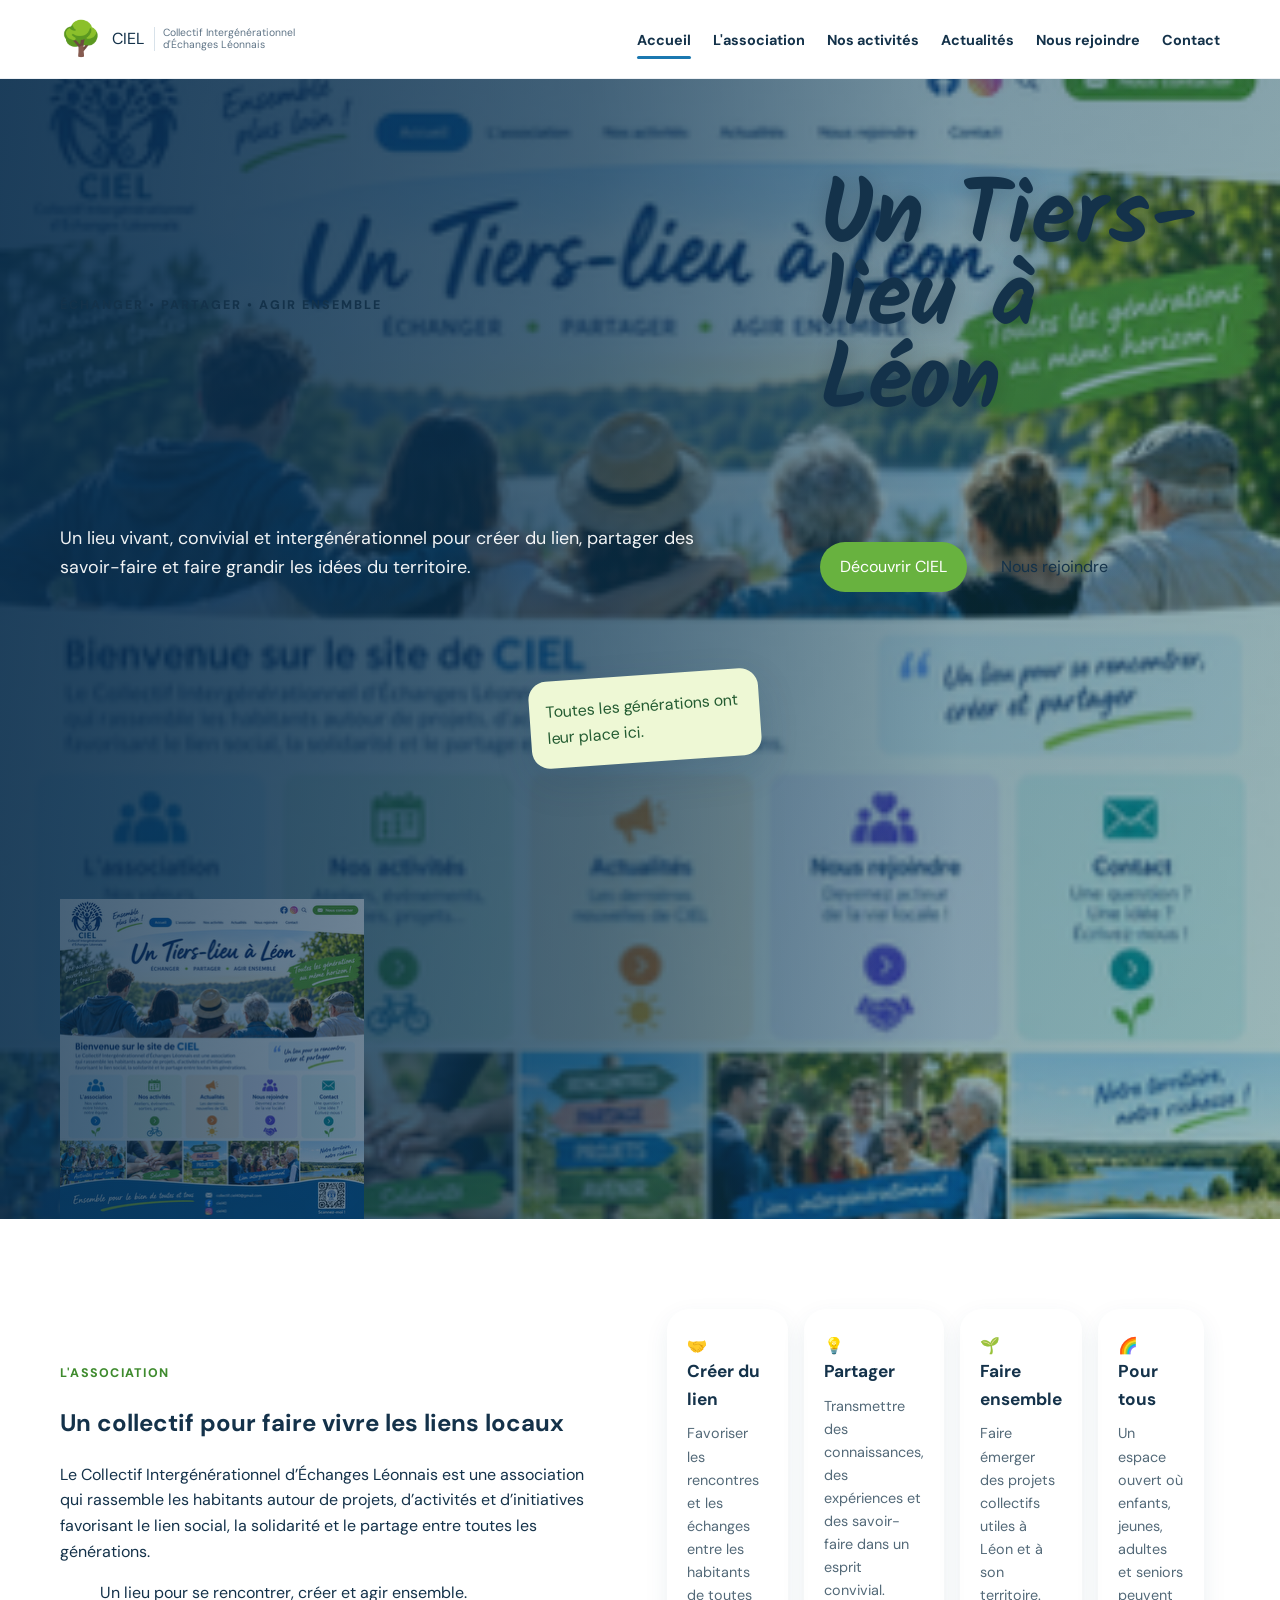
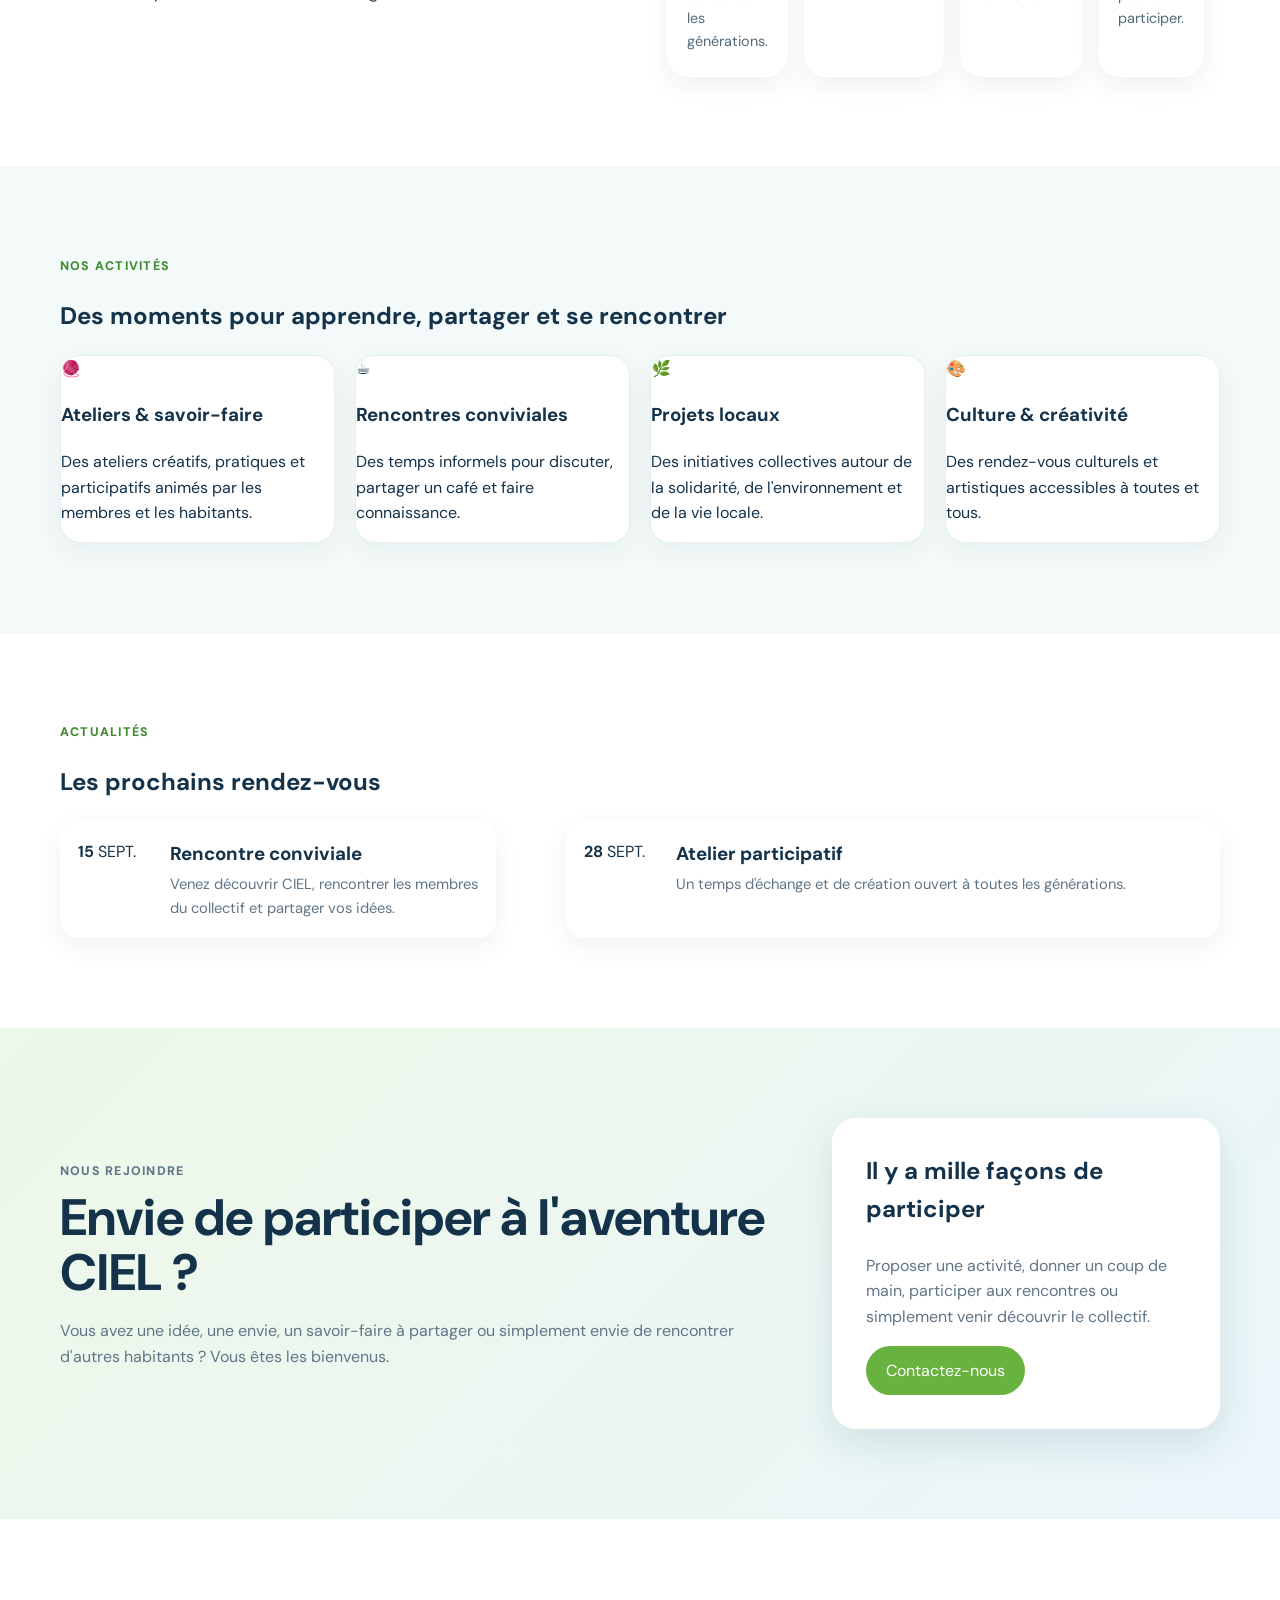
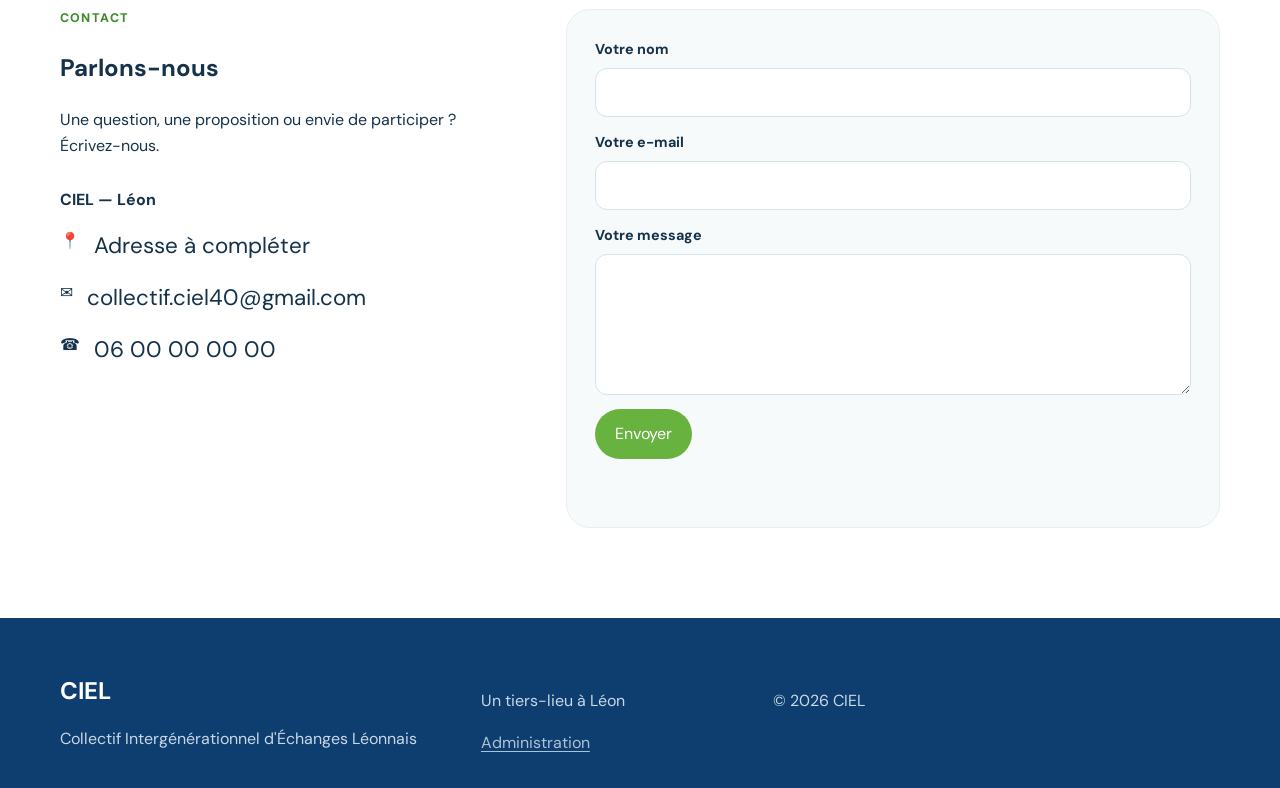
==== commit 351091b3: "Update index.html" ====
--- a/index.html
+++ b/index.html
@@ -5,22 +5,344 @@
   <meta name="viewport" content="width=device-width, initial-scale=1" />
   <meta name="description" content="CIEL — Collectif Intergénérationnel d'Échanges Léonnais. Un tiers-lieu à Léon pour échanger, partager et agir ensemble." />
   <title>CIEL — Un tiers-lieu à Léon</title>
+
   <link rel="preconnect" href="https://fonts.googleapis.com">
   <link rel="preconnect" href="https://fonts.gstatic.com" crossorigin>
   <link href="https://fonts.googleapis.com/css2?family=DM+Sans:wght@400;500;600;700&family=Kalam:wght@400;700&display=swap" rel="stylesheet">
+
   <link rel="stylesheet" href="styles.css" />
 </head>
+
 <body>
-  <header class="site-header">
-    <div class="container header-inner">
-      <a class="brand" href="#accueil" aria-label="CIEL - Accueil">
-        <span class="brand-mark" aria-hidden="true">🌳</span>
-        <span class="brand-copy">
-          <strong>CIEL</strong>
-          <small>Collectif Intergénérationnel<br>d’Échanges Léonnais</small>
-        </span>
-      </a>
-
-      <button class="menu-toggle" aria-expanded="false" aria-controls="main-nav" aria-label="Ouvrir le menu">
-        <span></span><span></span><span></span>
-      </button>
+
+<header class="site-header">
+  <div class="container header-inner">
+    <a class="brand" href="#accueil">
+      <span class="brand-mark">🌳</span>
+      <span class="brand-name">CIEL</span>
+      <span class="brand-copy">
+        <small>Collectif Intergénérationnel<br>d'Échanges Léonnais</small>
+      </span>
+    </a>
+
+    <button class="menu-toggle" aria-label="Ouvrir le menu" aria-expanded="false">
+      ☰
+    </button>
+
+    <nav class="main-nav">
+      <a href="#accueil">Accueil</a>
+      <a href="#association">L'association</a>
+      <a href="#activites">Nos activités</a>
+      <a href="#actualites">Actualités</a>
+      <a href="#rejoindre">Nous rejoindre</a>
+      <a href="#contact">Contact</a>
+    </nav>
+  </div>
+</header>
+
+<main>
+
+  <section class="hero" id="accueil">
+    <div class="container hero-grid">
+      <div class="hero-content">
+        <p class="eyebrow" data-content="hero.eyebrow">
+          ÉCHANGER • PARTAGER • AGIR ENSEMBLE
+        </p>
+
+        <h1 data-content="hero.title">
+          Un Tiers-lieu à Léon
+        </h1>
+
+        <p class="hero-lead" data-content="hero.lead">
+          Un lieu vivant, convivial et intergénérationnel pour créer du lien,
+          partager des savoir-faire et faire grandir les idées du territoire.
+        </p>
+
+        <div class="hero-actions">
+          <a class="btn btn-primary" href="#association">
+            Découvrir CIEL
+          </a>
+          <a class="btn btn-secondary" href="#rejoindre">
+            Nous rejoindre
+          </a>
+        </div>
+
+        <p class="hero-note" data-content="hero.note">
+          Toutes les générations ont leur place ici.
+        </p>
+      </div>
+
+      <div class="hero-visual">
+        <img src="assets/maquette-ciel.png" alt="CIEL, un tiers-lieu à Léon">
+      </div>
+    </div>
+  </section>
+
+
+  <section class="section" id="association">
+    <div class="container intro-grid">
+
+      <div>
+        <p class="section-kicker">L'ASSOCIATION</p>
+
+        <h2 data-content="association.title">
+          Un collectif pour faire vivre les liens locaux
+        </h2>
+
+        <p data-content="association.text">
+          Le Collectif Intergénérationnel d'Échanges Léonnais est une
+          association qui rassemble les habitants autour de projets,
+          d'activités et d'initiatives favorisant le lien social, la
+          solidarité et le partage entre toutes les générations.
+        </p>
+
+        <blockquote data-content="association.quote">
+          Un lieu pour se rencontrer, créer et agir ensemble.
+        </blockquote>
+      </div>
+
+      <div class="feature-grid">
+
+        <article class="feature-card">
+          <span>🤝</span>
+          <h3>Créer du lien</h3>
+          <p>
+            Favoriser les rencontres et les échanges entre les habitants
+            de toutes les générations.
+          </p>
+        </article>
+
+        <article class="feature-card">
+          <span>💡</span>
+          <h3>Partager</h3>
+          <p>
+            Transmettre des connaissances, des expériences et des
+            savoir-faire dans un esprit convivial.
+          </p>
+        </article>
+
+        <article class="feature-card">
+          <span>🌱</span>
+          <h3>Faire ensemble</h3>
+          <p>
+            Faire émerger des projets collectifs utiles à Léon et à
+            son territoire.
+          </p>
+        </article>
+
+        <article class="feature-card">
+          <span>🌈</span>
+          <h3>Pour tous</h3>
+          <p>
+            Un espace ouvert où enfants, jeunes, adultes et seniors
+            peuvent participer.
+          </p>
+        </article>
+
+      </div>
+    </div>
+  </section>
+
+
+  <section class="section section-soft" id="activites">
+    <div class="container">
+
+      <p class="section-kicker">NOS ACTIVITÉS</p>
+      <h2>Des moments pour apprendre, partager et se rencontrer</h2>
+
+      <div class="activity-grid">
+
+        <article class="activity-card">
+          <div class="activity-icon">🧶</div>
+          <h3>Ateliers & savoir-faire</h3>
+          <p>
+            Des ateliers créatifs, pratiques et participatifs animés
+            par les membres et les habitants.
+          </p>
+        </article>
+
+        <article class="activity-card">
+          <div class="activity-icon">☕</div>
+          <h3>Rencontres conviviales</h3>
+          <p>
+            Des temps informels pour discuter, partager un café et
+            faire connaissance.
+          </p>
+        </article>
+
+        <article class="activity-card">
+          <div class="activity-icon">🌿</div>
+          <h3>Projets locaux</h3>
+          <p>
+            Des initiatives collectives autour de la solidarité,
+            de l'environnement et de la vie locale.
+          </p>
+        </article>
+
+        <article class="activity-card">
+          <div class="activity-icon">🎨</div>
+          <h3>Culture & créativité</h3>
+          <p>
+            Des rendez-vous culturels et artistiques accessibles
+            à toutes et tous.
+          </p>
+        </article>
+
+      </div>
+    </div>
+  </section>
+
+
+  <section class="section" id="actualites">
+    <div class="container">
+
+      <p class="section-kicker">ACTUALITÉS</p>
+      <h2>Les prochains rendez-vous</h2>
+
+      <div class="news-layout">
+
+        <article class="news-item">
+          <div class="news-date">
+            <strong>15</strong>
+            <span>SEPT.</span>
+          </div>
+          <div>
+            <h3>Rencontre conviviale</h3>
+            <p>
+              Venez découvrir CIEL, rencontrer les membres du collectif
+              et partager vos idées.
+            </p>
+          </div>
+        </article>
+
+        <article class="news-item">
+          <div class="news-date">
+            <strong>28</strong>
+            <span>SEPT.</span>
+          </div>
+          <div>
+            <h3>Atelier participatif</h3>
+            <p>
+              Un temps d'échange et de création ouvert à toutes les
+              générations.
+            </p>
+          </div>
+        </article>
+
+      </div>
+    </div>
+  </section>
+
+
+  <section class="section join-section" id="rejoindre">
+    <div class="container join-grid">
+
+      <div>
+        <p class="section-kicker">NOUS REJOINDRE</p>
+        <h2>Envie de participer à l'aventure CIEL ?</h2>
+
+        <p>
+          Vous avez une idée, une envie, un savoir-faire à partager ou
+          simplement envie de rencontrer d'autres habitants ?
+          Vous êtes les bienvenus.
+        </p>
+      </div>
+
+      <div class="join-card">
+        <h3>Il y a mille façons de participer</h3>
+        <p>
+          Proposer une activité, donner un coup de main, participer aux
+          rencontres ou simplement venir découvrir le collectif.
+        </p>
+        <a class="btn btn-primary" href="#contact">Contactez-nous</a>
+      </div>
+
+    </div>
+  </section>
+
+
+  <section class="section" id="contact">
+    <div class="container contact-grid">
+
+      <div>
+        <p class="section-kicker">CONTACT</p>
+        <h2>Parlons-nous</h2>
+
+        <p>
+          Une question, une proposition ou envie de participer ?
+          Écrivez-nous.
+        </p>
+
+        <ul class="contact-list">
+          <li>
+            <strong data-content="contact.name">CIEL — Léon</strong>
+          </li>
+
+          <li>
+            📍 <span data-content="contact.address">Adresse à compléter</span>
+          </li>
+
+          <li>
+            ✉️ <span data-content="contact.email">contact@ciel-leon.fr</span>
+          </li>
+
+          <li>
+            ☎️ <span data-content="contact.phone">06 00 00 00 00</span>
+          </li>
+        </ul>
+      </div>
+
+      <form class="contact-form" id="contact-form">
+        <label>
+          Votre nom
+          <input type="text" name="name" required>
+        </label>
+
+        <label>
+          Votre e-mail
+          <input type="email" name="email" required>
+        </label>
+
+        <label>
+          Votre message
+          <textarea name="message" rows="5" required></textarea>
+        </label>
+
+        <button class="btn btn-primary" type="submit">
+          Envoyer
+        </button>
+
+        <p class="form-status"></p>
+      </form>
+
+    </div>
+  </section>
+
+</main>
+
+
+<footer class="site-footer">
+  <div class="container footer-grid">
+
+    <div>
+      <strong>CIEL</strong>
+      <p>Collectif Intergénérationnel d'Échanges Léonnais</p>
+    </div>
+
+    <div>
+      <p>Un tiers-lieu à Léon</p>
+      <a class="admin-link" href="/admin/">Administration</a>
+    </div>
+
+    <div>
+      <p>© <span id="year"></span> CIEL</p>
+    </div>
+
+  </div>
+</footer>
+
+
+<script src="script.js"></script>
+
+</body>
+</html>
